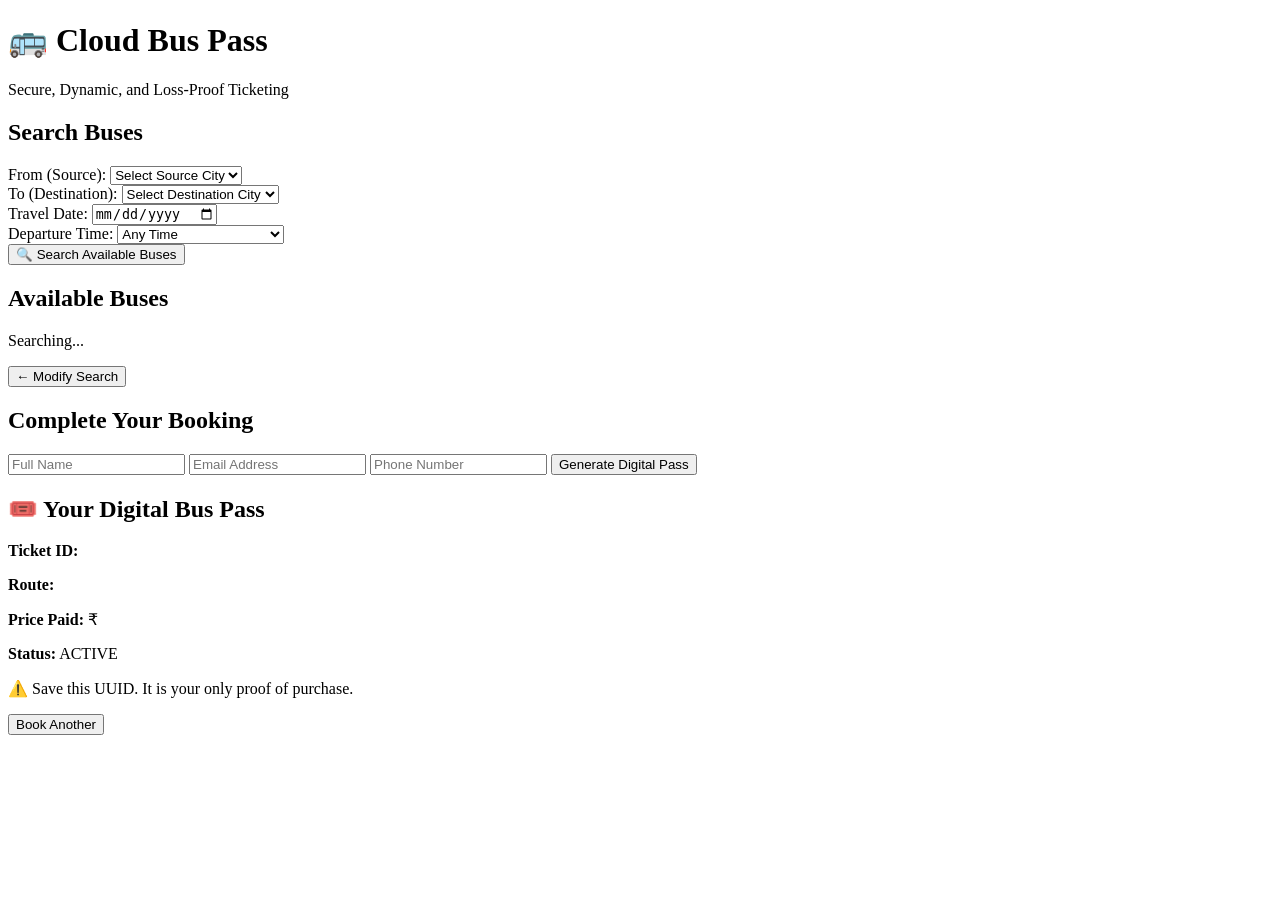
==== index.html @ e9f46f82 "Initial commit" ====
<!DOCTYPE html>
<html lang="en">
<head>
    <meta charset="UTF-8">
    <meta name="viewport" content="width=device-width, initial-scale=1.0">
    <title>Cloud Bus Pass System</title>
    <link rel="stylesheet" href="/static/style.css">
</head>
<body>
    <header>
        <h1>🚌 Cloud Bus Pass</h1>
        <p>Secure, Dynamic, and Loss-Proof Ticketing</p>
    </header>

    <main>
        <!-- SEARCH FORM SECTION -->
        <section id="search-section" class="card">
            <h2>Search Buses</h2>
            <form id="search-form">
                <div class="form-row">
                    <div class="form-group">
                        <label for="source">From (Source):</label>
                        <select id="source" required>
                            <option value="">Select Source City</option>
                            <!-- EDIT CITIES HERE -->
                            <option value="New Delhi">New Delhi</option>
                            <option value="Bombay">Bombay</option>
                            <option value="Chictrakooth">Chictrakooth</option>
                            <option value="Mathura">Mathura</option>
                            <option value="Sitapur">Sitapur</option>
                            <option value="Bariely">Bariely</option>
                            <option value="Kanpur">Kanpur</option>
                            <option value="Lucknow">Lucknow</option>
                            <option value="jhansi">Jhansi</option>
                        </select>
                    </div>

                    <div class="form-group">
                        <label for="destination">To (Destination):</label>
                        <select id="destination" required>
                            <option value="">Select Destination City</option>
                            <!-- EDIT CITIES HERE -->
                        <option value="New Delhi">New Delhi</option>
                            <option value="Bombay">Bombay</option>
                            <option value="Chictrakooth">Chictrakooth</option>
                            <option value="Mathura">Mathura</option>
                            <option value="Sitapur">Sitapur</option>
                            <option value="Bariely">Bariely</option>
                            <option value="Kanpur">Kanpur</option>
                            <option value="Lucknow">Lucknow</option>
                            <option value="jhansi">Jhansi</option>
                        </select>
                    </div>
                </div>

                <div class="form-row">
                    <div class="form-group">
                        <label for="travel-date">Travel Date:</label>
                        <input type="date" id="travel-date" required>
                    </div>

                    <div class="form-group">
                        <label for="travel-time">Departure Time:</label>
                        <select id="travel-time" required>
                            <option value="">Any Time</option>
                            <option value="morning">Morning (6AM - 12PM)</option>
                            <option value="afternoon">Afternoon (12PM - 6PM)</option>
                            <option value="evening">Evening (6PM - 12AM)</option>
                        </select>
                    </div>
                </div>

                <button type="submit">🔍 Search Available Buses</button>
            </form>
        </section>

        <!-- SEARCH RESULTS SECTION -->
        <section id="results-section" class="card hidden">
            <h2>Available Buses</h2>
            <div id="bus-list" class="bus-list">
                <p class="loading">Searching...</p>
            </div>
            <button onclick="resetSearch()" class="secondary-btn">← Modify Search</button>
        </section>

        <!-- BOOKING FORM SECTION -->
        <section id="booking-section" class="card hidden">
            <h2>Complete Your Booking</h2>
            <div id="selected-bus-info" class="selected-bus-info"></div>
            <form id="booking-form">
                <input type="text" id="name" placeholder="Full Name" required>
                <input type="email" id="email" placeholder="Email Address" required>
                <input type="tel" id="phone" placeholder="Phone Number" required>
                <input type="hidden" id="selected-bus-id">
                <button type="submit">Generate Digital Pass</button>
            </form>
        </section>

        <!-- TICKET SECTION -->
        <section id="ticket-section" class="card hidden">
            <h2>🎟️ Your Digital Bus Pass</h2>
            <div class="ticket-details">
                <p><strong>Ticket ID:</strong> <span id="res-id"></span></p>
                <p><strong>Route:</strong> <span id="res-route"></span></p>
                <p><strong>Price Paid:</strong> ₹<span id="res-price"></span></p>
                <p><strong>Status:</strong> <span id="res-status" class="badge">ACTIVE</span></p>
            </div>
            <p class="warning">⚠️ Save this UUID. It is your only proof of purchase.</p>
            <button onclick="location.reload()">Book Another</button>
        </section>
    </main>

    <script src="/static/script.js"></script>
</body>
</html>
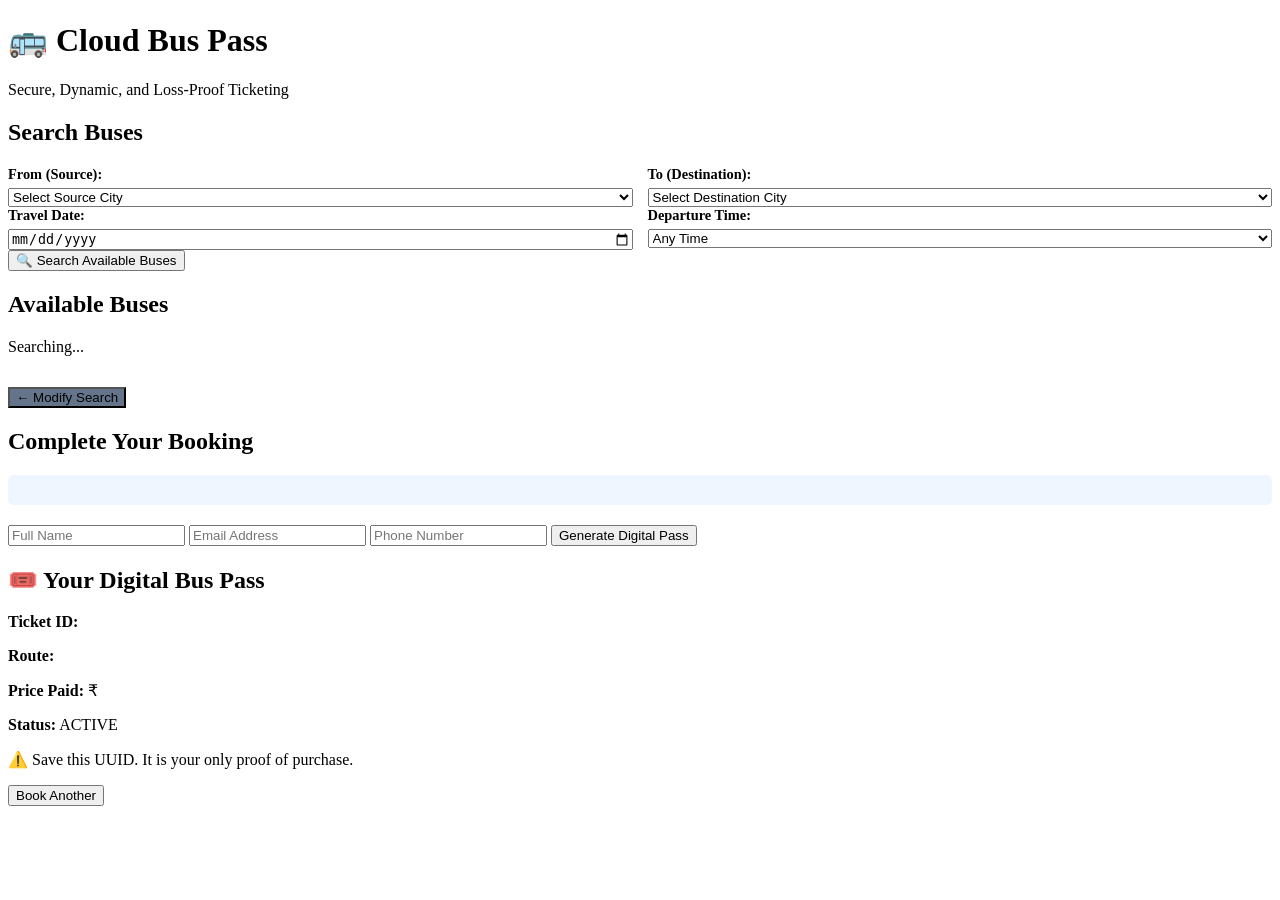
==== commit f4c3f712: "index.html" ====
--- a/index.html
+++ b/index.html
@@ -4,7 +4,7 @@
     <meta charset="UTF-8">
     <meta name="viewport" content="width=device-width, initial-scale=1.0">
     <title>Cloud Bus Pass System</title>
-    <link rel="stylesheet" href="/static/style.css">
+    <link rel="stylesheet" href="style.css">
 </head>
 <body>
     <header>
@@ -110,6 +110,6 @@
         </section>
     </main>
 
-    <script src="/static/script.js"></script>
+    <script src="script.js"></script>
 </body>
 </html>
--- a/style.css
+++ b/style.css
@@ -0,0 +1,53 @@
+/* Add these to your existing style.css */
+
+.form-row {
+    display: grid;
+    grid-template-columns: 1fr 1fr;
+    gap: 15px;
+}
+
+.form-group {
+    display: flex;
+    flex-direction: column;
+    gap: 5px;
+}
+
+.form-group label {
+    font-weight: 600;
+    color: var(--text);
+    font-size: 0.9rem;
+}
+
+.secondary-btn {
+    background-color: #64748b;
+    margin-top: 15px;
+}
+
+.secondary-btn:hover {
+    background-color: #475569;
+}
+
+.selected-bus-info {
+    background: #eff6ff;
+    border-left: 4px solid var(--primary);
+    padding: 15px;
+    border-radius: 6px;
+    margin-bottom: 20px;
+}
+
+.selected-bus-info p {
+    margin-bottom: 8px;
+}
+
+.no-results {
+    text-align: center;
+    color: #64748b;
+    padding: 30px;
+    font-style: italic;
+}
+
+@media (max-width: 600px) {
+    .form-row {
+        grid-template-columns: 1fr;
+    }
+}
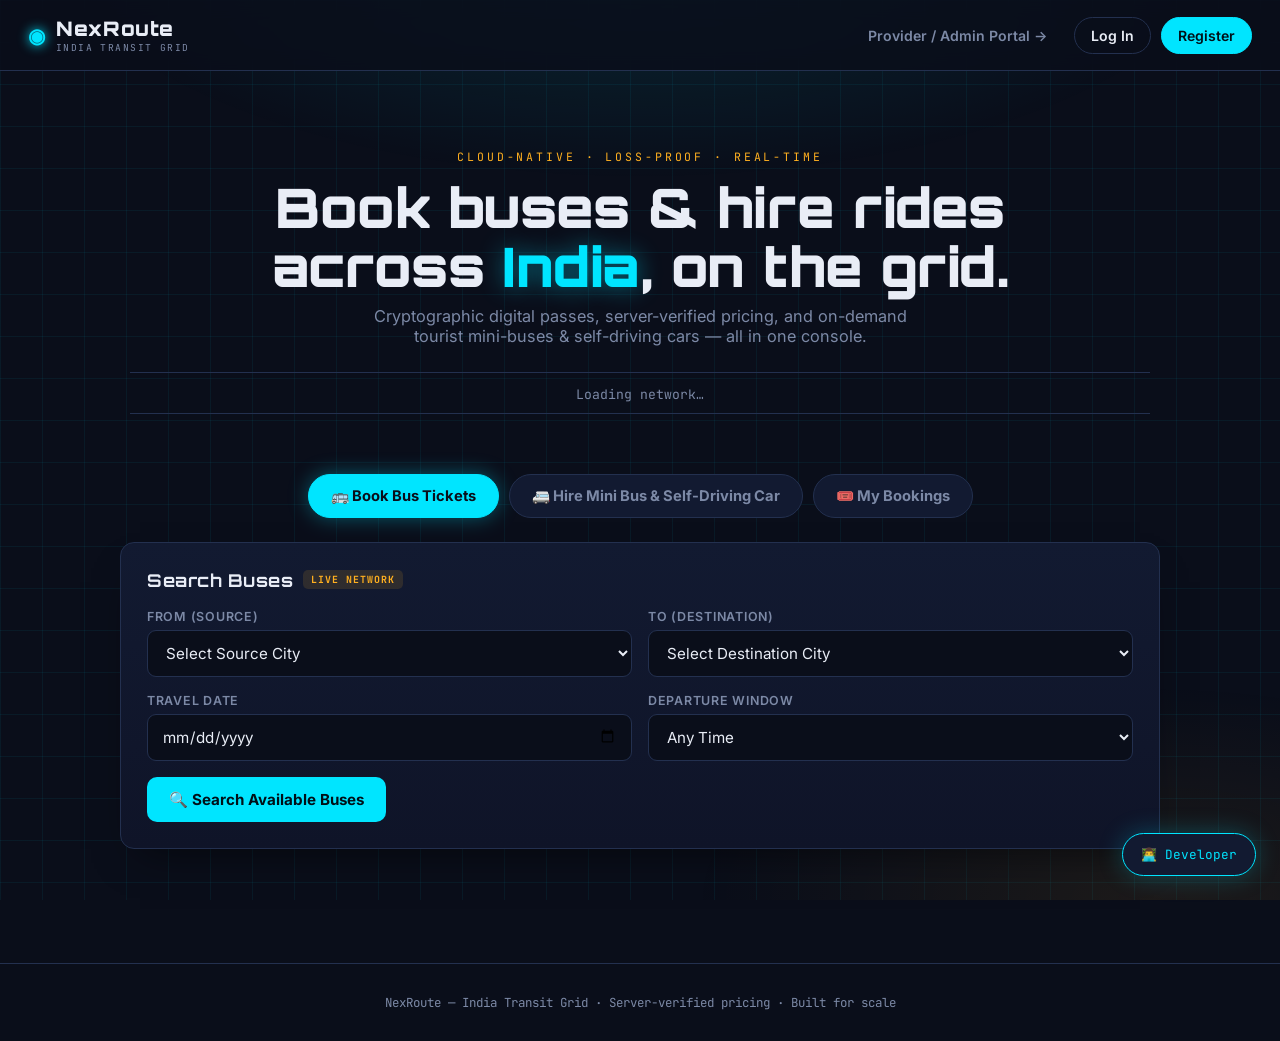
==== commit cdb1d17a: "Add admin portal, static assets, and update transit application" ====
--- a/index.html
+++ b/index.html
@@ -1,115 +1,270 @@
 <!DOCTYPE html>
 <html lang="en">
 <head>
-    <meta charset="UTF-8">
-    <meta name="viewport" content="width=device-width, initial-scale=1.0">
-    <title>Cloud Bus Pass System</title>
-    <link rel="stylesheet" href="style.css">
+<meta charset="UTF-8">
+<meta name="viewport" content="width=device-width, initial-scale=1.0">
+<title>NexRoute — Futuristic Indian Transit Network</title>
+<link rel="stylesheet" href="/static/style.css">
+<link rel="icon" href="/static/favicon.ico" type="image/x-icon">
 </head>
 <body>
-    <header>
-        <h1>🚌 Cloud Bus Pass</h1>
-        <p>Secure, Dynamic, and Loss-Proof Ticketing</p>
-    </header>
-
-    <main>
-        <!-- SEARCH FORM SECTION -->
-        <section id="search-section" class="card">
-            <h2>Search Buses</h2>
+
+<nav class="nav">
+    <a href="/" class="brand">
+        <span class="dot">◉</span>
+        <span>NexRoute<br><small>INDIA TRANSIT GRID</small></span>
+    </a>
+    <div class="nav-links" id="nav-links">
+        <a href="/admin" class="nav-btn ghost">Provider / Admin Portal →</a>
+        <button class="nav-btn" id="btn-login">Log In</button>
+        <button class="nav-btn primary" id="btn-register">Register</button>
+    </div>
+</nav>
+
+<main>
+    <section class="hero">
+        <div class="eyebrow">Cloud-native · Loss-proof · Real-time</div>
+        <h1>Book buses & hire rides<br>across <span>India</span>, on the grid.</h1>
+        <p>Cryptographic digital passes, server-verified pricing, and on-demand tourist mini-buses & self-driving cars — all in one console.</p>
+        <div class="ticker">
+            <div class="ticker-track" id="ticker-track"><span>Loading network…</span></div>
+        </div>
+    </section>
+
+    <div class="tabs">
+        <button class="tab-btn active" data-tab="bus-tab">🚌 Book Bus Tickets</button>
+        <button class="tab-btn" data-tab="hire-tab">🚐 Hire Mini Bus & Self-Driving Car</button>
+        <button class="tab-btn" data-tab="mine-tab">🎟️ My Bookings</button>
+    </div>
+
+    <!-- ===================== BUS TAB ===================== -->
+    <div class="tab-panel active" id="bus-tab">
+        <section class="card" id="search-section">
+            <h2>Search Buses <span class="chip">LIVE NETWORK</span></h2>
             <form id="search-form">
                 <div class="form-row">
                     <div class="form-group">
-                        <label for="source">From (Source):</label>
-                        <select id="source" required>
-                            <option value="">Select Source City</option>
-                            <!-- EDIT CITIES HERE -->
-                            <option value="New Delhi">New Delhi</option>
-                            <option value="Bombay">Bombay</option>
-                            <option value="Chictrakooth">Chictrakooth</option>
-                            <option value="Mathura">Mathura</option>
-                            <option value="Sitapur">Sitapur</option>
-                            <option value="Bariely">Bariely</option>
-                            <option value="Kanpur">Kanpur</option>
-                            <option value="Lucknow">Lucknow</option>
-                            <option value="jhansi">Jhansi</option>
+                        <label for="source">From (Source)</label>
+                        <select id="source" required><option value="">Select Source City</option></select>
+                    </div>
+                    <div class="form-group">
+                        <label for="destination">To (Destination)</label>
+                        <select id="destination" required><option value="">Select Destination City</option></select>
+                    </div>
+                </div>
+                <div class="form-row">
+                    <div class="form-group">
+                        <label for="travel-date">Travel Date</label>
+                        <input type="date" id="travel-date" required>
+                    </div>
+                    <div class="form-group">
+                        <label for="travel-time">Departure Window</label>
+                        <select id="travel-time">
+                            <option value="">Any Time</option>
+                            <option value="morning">Morning (6AM – 12PM)</option>
+                            <option value="afternoon">Afternoon (12PM – 6PM)</option>
+                            <option value="evening">Evening (6PM – 12AM)</option>
                         </select>
                     </div>
-
-                    <div class="form-group">
-                        <label for="destination">To (Destination):</label>
-                        <select id="destination" required>
-                            <option value="">Select Destination City</option>
-                            <!-- EDIT CITIES HERE -->
-                        <option value="New Delhi">New Delhi</option>
-                            <option value="Bombay">Bombay</option>
-                            <option value="Chictrakooth">Chictrakooth</option>
-                            <option value="Mathura">Mathura</option>
-                            <option value="Sitapur">Sitapur</option>
-                            <option value="Bariely">Bariely</option>
-                            <option value="Kanpur">Kanpur</option>
-                            <option value="Lucknow">Lucknow</option>
-                            <option value="jhansi">Jhansi</option>
-                        </select>
-                    </div>
-                </div>
-
-                <div class="form-row">
-                    <div class="form-group">
-                        <label for="travel-date">Travel Date:</label>
-                        <input type="date" id="travel-date" required>
-                    </div>
-
-                    <div class="form-group">
-                        <label for="travel-time">Departure Time:</label>
-                        <select id="travel-time" required>
-                            <option value="">Any Time</option>
-                            <option value="morning">Morning (6AM - 12PM)</option>
-                            <option value="afternoon">Afternoon (12PM - 6PM)</option>
-                            <option value="evening">Evening (6PM - 12AM)</option>
-                        </select>
-                    </div>
-                </div>
-
-                <button type="submit">🔍 Search Available Buses</button>
+                </div>
+                <button type="submit" class="cta">🔍 Search Available Buses</button>
             </form>
         </section>
 
-        <!-- SEARCH RESULTS SECTION -->
         <section id="results-section" class="card hidden">
             <h2>Available Buses</h2>
-            <div id="bus-list" class="bus-list">
-                <p class="loading">Searching...</p>
-            </div>
-            <button onclick="resetSearch()" class="secondary-btn">← Modify Search</button>
-        </section>
-
-        <!-- BOOKING FORM SECTION -->
+            <div class="board-header">
+                <span>Route / Operator</span><span>Date</span><span>Time</span><span>Seats</span><span>Fare</span>
+            </div>
+            <div id="bus-list" class="bus-list"><p class="loading">Searching…</p></div>
+            <button onclick="resetSearch()" class="btn secondary" style="margin-top:16px;">← Modify Search</button>
+        </section>
+
         <section id="booking-section" class="card hidden">
             <h2>Complete Your Booking</h2>
             <div id="selected-bus-info" class="selected-bus-info"></div>
             <form id="booking-form">
                 <input type="text" id="name" placeholder="Full Name" required>
+                <div style="height:12px"></div>
                 <input type="email" id="email" placeholder="Email Address" required>
+                <div style="height:12px"></div>
                 <input type="tel" id="phone" placeholder="Phone Number" required>
                 <input type="hidden" id="selected-bus-id">
-                <button type="submit">Generate Digital Pass</button>
+                <div style="height:16px"></div>
+                <button type="submit" class="cta full">Generate Digital Pass</button>
             </form>
         </section>
 
-        <!-- TICKET SECTION -->
         <section id="ticket-section" class="card hidden">
             <h2>🎟️ Your Digital Bus Pass</h2>
-            <div class="ticket-details">
-                <p><strong>Ticket ID:</strong> <span id="res-id"></span></p>
-                <p><strong>Route:</strong> <span id="res-route"></span></p>
-                <p><strong>Price Paid:</strong> ₹<span id="res-price"></span></p>
-                <p><strong>Status:</strong> <span id="res-status" class="badge">ACTIVE</span></p>
-            </div>
-            <p class="warning">⚠️ Save this UUID. It is your only proof of purchase.</p>
-            <button onclick="location.reload()">Book Another</button>
-        </section>
-    </main>
-
-    <script src="script.js"></script>
+            <div class="ticket-pass">
+                <div class="ticket-main">
+                    <div class="route-big" id="res-route">—</div>
+                    <div class="ticket-details">
+                        <p>Ticket ID<b id="res-id" style="font-size:0.8rem;word-break:break-all;">—</b></p>
+                        <p>Price Paid<b id="res-price">—</b></p>
+                        <p>Status<b><span id="res-status" class="badge">ACTIVE</span></b></p>
+                    </div>
+                    <p class="warning">⚠️ Save this ID — it's your only proof of purchase.</p>
+                </div>
+                <div class="stub-divider"></div>
+                <div class="ticket-stub">
+                    <div class="barcode"></div>
+                    <span style="font-family:var(--font-mono); font-size:0.65rem; color:var(--muted);">BOARDING</span>
+                </div>
+            </div>
+            <button onclick="location.reload()" class="btn secondary" style="margin-top:20px;">Book Another</button>
+        </section>
+    </div>
+
+    <!-- ===================== HIRE TAB ===================== -->
+    <div class="tab-panel" id="hire-tab">
+        <section class="card">
+            <h2>Hire a Ride <span class="chip">INDIAN OUTSTATION RATES</span></h2>
+            <div class="pill-toggle" id="vehicle-type-toggle">
+                <button data-type="mini_bus" class="active">🚐 Tourist Mini Bus</button>
+                <button data-type="self_driving_car">🚗 Self-Driving Car</button>
+            </div>
+            <div class="pill-toggle" id="trip-type-toggle">
+                <button data-trip="local" class="active">📍 Local (within city)</button>
+                <button data-trip="outstation">🛣️ Outstation (city to city)</button>
+            </div>
+            <div class="form-row">
+                <div class="form-group">
+                    <label for="hire-pickup">Pickup City</label>
+                    <select id="hire-pickup"><option value="">Select City</option></select>
+                </div>
+                <div class="form-group" id="hire-drop-group">
+                    <label for="hire-drop">Drop City</label>
+                    <select id="hire-drop"><option value="">Select City</option></select>
+                </div>
+            </div>
+            <div class="form-row">
+                <div class="form-group">
+                    <label for="hire-start">Start Date</label>
+                    <input type="date" id="hire-start">
+                </div>
+                <div class="form-group">
+                    <label for="hire-end">End Date</label>
+                    <input type="date" id="hire-end">
+                </div>
+            </div>
+        </section>
+
+        <section class="card">
+            <h2>Available Vehicles</h2>
+            <div id="vehicle-grid" class="vehicle-grid"><p class="loading">Loading fleet…</p></div>
+            <div id="quote-box" class="quote-box hidden"></div>
+            <button id="hire-confirm-btn" class="cta full hidden" style="margin-top:16px;">Confirm & Reserve</button>
+        </section>
+
+        <section id="hire-ticket-section" class="card hidden">
+            <h2>✅ Booking Confirmed</h2>
+            <div id="hire-ticket-body" style="font-family:var(--font-mono); font-size:0.95rem;"></div>
+        </section>
+    </div>
+
+    <!-- ===================== MY BOOKINGS TAB ===================== -->
+    <div class="tab-panel" id="mine-tab">
+        <section class="card" id="mine-locked">
+            <h2>My Bookings</h2>
+            <p style="color:var(--muted)">Log in to view your bus tickets and hire bookings.</p>
+            <button class="btn" id="mine-login-btn">Log In</button>
+        </section>
+        <section class="card hidden" id="mine-content">
+            <h2>🚌 Bus Tickets</h2>
+            <div id="mine-tickets"></div>
+        </section>
+        <section class="card hidden" id="mine-hire-content">
+            <h2>🚐 Hire Bookings</h2>
+            <div id="mine-hire"></div>
+        </section>
+    </div>
+</main>
+
+<footer class="site-footer">NexRoute — India Transit Grid · Server-verified pricing · Built for scale</footer>
+
+<!-- ===================== AUTH MODAL ===================== -->
+<div class="modal-overlay hidden" id="auth-modal">
+    <div class="modal-box">
+        <button class="modal-close" data-close="auth-modal">✕</button>
+        <div class="modal-tabs">
+            <button class="active" data-authtab="login">Log In</button>
+            <button data-authtab="register">Register</button>
+        </div>
+
+        <form id="login-form">
+            <h2>Welcome back</h2>
+            <input type="email" id="login-email" placeholder="Email Address" required>
+            <div style="height:12px"></div>
+            <input type="password" id="login-password" placeholder="Password" required>
+            <div class="form-error hidden" id="login-error"></div>
+            <div style="height:16px"></div>
+            <button type="submit" class="cta full">Log In</button>
+        </form>
+
+        <form id="register-form" class="hidden">
+            <h2>Create your account</h2>
+            <input type="text" id="reg-name" placeholder="Full Name" required>
+            <div style="height:12px"></div>
+            <input type="email" id="reg-email" placeholder="Email Address" required>
+            <div style="height:12px"></div>
+            <input type="tel" id="reg-phone" placeholder="Phone Number" required>
+            <div style="height:12px"></div>
+            <input type="password" id="reg-password" placeholder="Password" required minlength="6">
+            <div style="height:12px"></div>
+            <div class="form-group">
+                <label for="reg-role">Account Type</label>
+                <select id="reg-role">
+                    <option value="user">Traveller — book tickets & rides</option>
+                    <option value="provider">Provider — list mini-buses / cars for hire</option>
+                </select>
+            </div>
+            <div class="form-error hidden" id="register-error"></div>
+            <button type="submit" class="cta full">Create Account</button>
+        </form>
+    </div>
+</div>
+
+<!-- ===================== DEVELOPER MODAL ===================== -->
+<button class="dev-fab" id="dev-fab">👨‍💻 Developer</button>
+<div class="modal-overlay hidden" id="dev-modal">
+    <div class="modal-box dev-modal">
+        <button class="modal-close" data-close="dev-modal">✕</button>
+        <div class="dev-head">
+            <div class="dev-avatar">🧠</div>
+            <div>
+                <h2>Devesh Pratap</h2>
+                <div class="role">ML Engineer · Power BI Developer · Cloud Computing</div>
+            </div>
+        </div>
+        <p style="color:var(--muted); font-size:0.88rem;">B.Tech CSE (AI & ML), SRIMT Lucknow (AKTU). Built this transit platform's cloud architecture, pricing engine & UI.</p>
+        <div class="dev-links">
+            <a class="dev-link" href="https://deveshpratap.vercel.app" target="_blank" rel="noopener">
+                <span class="ico">🌐</span><span><span class="lbl">Portfolio</span><span class="val">deveshpratap.vercel.app</span></span>
+            </a>
+            <a class="dev-link" href="mailto:prd247757@gmail.com">
+                <span class="ico">✉️</span><span><span class="lbl">Email</span><span class="val">prd247757@gmail.com</span></span>
+            </a>
+            <a class="dev-link" href="tel:+917348247757">
+                <span class="ico">📞</span><span><span class="lbl">Phone</span><span class="val">+91 73482 47757</span></span>
+            </a>
+            <a class="dev-link" href="https://github.com/dvs2121" target="_blank" rel="noopener">
+                <span class="ico">🐙</span><span><span class="lbl">GitHub</span><span class="val">github.com/dvs2121</span></span>
+            </a>
+            <a class="dev-link" href="https://www.linkedin.com/in/devesh-prajapati-8b906b25a" target="_blank" rel="noopener">
+                <span class="ico">💼</span><span><span class="lbl">LinkedIn</span><span class="val">devesh-prajapati-8b906b25a</span></span>
+            </a>
+            <a class="dev-link" href="https://www.instagram.com/devesh.prajapati_2128" target="_blank" rel="noopener">
+                <span class="ico">📷</span><span><span class="lbl">Instagram</span><span class="val">@devesh.prajapati_2128</span></span>
+            </a>
+            <a class="dev-link" href="https://maps.google.com/?q=Lucknow,Uttar+Pradesh,India" target="_blank" rel="noopener">
+                <span class="ico">📍</span><span><span class="lbl">Location</span><span class="val">Lucknow, Uttar Pradesh, India</span></span>
+            </a>
+        </div>
+    </div>
+</div>
+
+<script src="/static/script.js"></script>
 </body>
 </html>
--- a/static/style.css
+++ b/static/style.css
@@ -0,0 +1,526 @@
+@import url('https://fonts.googleapis.com/css2?family=Orbitron:wght@500;700;900&family=Inter:wght@400;500;600;700&family=JetBrains+Mono:wght@400;600&display=swap');
+
+:root {
+    --bg: #0A0E1A;
+    --panel: #121A31;
+    --panel-alt: #0F1428;
+    --cyan: #00E5FF;
+    --amber: #FFB020;
+    --green: #00FFA3;
+    --danger: #FF4D6D;
+    --text: #E9EDF6;
+    --muted: #7C89A6;
+    --line: #23304F;
+    --radius: 14px;
+    --font-display: 'Orbitron', sans-serif;
+    --font-body: 'Inter', sans-serif;
+    --font-mono: 'JetBrains Mono', monospace;
+}
+
+* { box-sizing: border-box; }
+
+html { scroll-behavior: smooth; }
+
+body {
+    margin: 0;
+    font-family: var(--font-body);
+    background: var(--bg);
+    color: var(--text);
+    min-height: 100vh;
+    position: relative;
+    overflow-x: hidden;
+}
+
+/* ---------- animated transit-grid backdrop ---------- */
+body::before {
+    content: "";
+    position: fixed;
+    inset: 0;
+    z-index: -2;
+    background-image:
+        linear-gradient(rgba(0, 229, 255, 0.06) 1px, transparent 1px),
+        linear-gradient(90deg, rgba(0, 229, 255, 0.06) 1px, transparent 1px);
+    background-size: 42px 42px;
+    animation: grid-drift 22s linear infinite;
+}
+
+body::after {
+    content: "";
+    position: fixed;
+    inset: 0;
+    z-index: -1;
+    background: radial-gradient(ellipse 80% 50% at 50% -10%, rgba(0, 229, 255, 0.14), transparent 60%),
+                radial-gradient(ellipse 60% 40% at 90% 100%, rgba(255, 176, 32, 0.08), transparent 60%);
+}
+
+@keyframes grid-drift {
+    from { background-position: 0 0; }
+    to { background-position: 42px 42px; }
+}
+
+@media (prefers-reduced-motion: reduce) {
+    body::before { animation: none; }
+    * { scroll-behavior: auto !important; animation-duration: 0.001ms !important; }
+}
+
+a { color: var(--cyan); }
+
+/* ---------- top nav ---------- */
+.nav {
+    position: sticky;
+    top: 0;
+    z-index: 40;
+    display: flex;
+    align-items: center;
+    justify-content: space-between;
+    padding: 16px 28px;
+    background: rgba(10, 14, 26, 0.82);
+    backdrop-filter: blur(10px);
+    border-bottom: 1px solid var(--line);
+}
+
+.brand {
+    display: flex;
+    align-items: center;
+    gap: 10px;
+    font-family: var(--font-display);
+    font-weight: 900;
+    font-size: 1.25rem;
+    letter-spacing: 0.04em;
+    color: var(--text);
+    text-decoration: none;
+}
+.brand .dot { color: var(--cyan); text-shadow: 0 0 12px var(--cyan); }
+.brand small {
+    display: block;
+    font-family: var(--font-mono);
+    font-weight: 400;
+    font-size: 0.6rem;
+    letter-spacing: 0.15em;
+    color: var(--muted);
+}
+
+.nav-links { display: flex; align-items: center; gap: 10px; }
+
+.nav-btn {
+    font-family: var(--font-body);
+    font-weight: 600;
+    font-size: 0.88rem;
+    background: transparent;
+    border: 1px solid var(--line);
+    color: var(--text);
+    padding: 9px 16px;
+    border-radius: 999px;
+    cursor: pointer;
+    transition: all 0.18s ease;
+    text-decoration: none;
+}
+.nav-btn:hover { border-color: var(--cyan); color: var(--cyan); }
+.nav-btn.primary { background: var(--cyan); color: #001018; border-color: var(--cyan); }
+.nav-btn.primary:hover { box-shadow: 0 0 18px rgba(0, 229, 255, 0.5); }
+.nav-btn.ghost { color: var(--muted); border-color: transparent; }
+
+.user-chip {
+    display: flex; align-items: center; gap: 8px;
+    font-family: var(--font-mono); font-size: 0.8rem;
+    background: var(--panel); border: 1px solid var(--line);
+    padding: 7px 12px; border-radius: 999px;
+}
+.user-chip .role-tag {
+    background: rgba(0, 229, 255, 0.12); color: var(--cyan);
+    padding: 2px 8px; border-radius: 999px; font-size: 0.68rem; text-transform: uppercase;
+}
+
+/* ---------- layout shell ---------- */
+main { max-width: 1080px; margin: 0 auto; padding: 32px 20px 90px; }
+
+.hero { text-align: center; padding: 46px 10px 30px; }
+.hero .eyebrow {
+    font-family: var(--font-mono);
+    color: var(--amber);
+    letter-spacing: 0.25em;
+    font-size: 0.72rem;
+    text-transform: uppercase;
+}
+.hero h1 {
+    font-family: var(--font-display);
+    font-weight: 900;
+    font-size: clamp(2rem, 5vw, 3.4rem);
+    margin: 14px 0 10px;
+    line-height: 1.08;
+}
+.hero h1 span { color: var(--cyan); text-shadow: 0 0 24px rgba(0, 229, 255, 0.45); }
+.hero p { color: var(--muted); max-width: 560px; margin: 0 auto; font-size: 1.02rem; }
+
+/* live route ticker */
+.ticker {
+    margin-top: 26px;
+    border-top: 1px solid var(--line);
+    border-bottom: 1px solid var(--line);
+    overflow: hidden;
+    white-space: nowrap;
+    padding: 10px 0;
+}
+.ticker-track {
+    display: inline-flex;
+    gap: 40px;
+    animation: ticker-scroll 30s linear infinite;
+    font-family: var(--font-mono);
+    color: var(--muted);
+    font-size: 0.82rem;
+}
+.ticker-track span b { color: var(--cyan); }
+@keyframes ticker-scroll {
+    from { transform: translateX(0); }
+    to { transform: translateX(-50%); }
+}
+
+/* ---------- tabs ---------- */
+.tabs {
+    display: flex;
+    gap: 10px;
+    justify-content: center;
+    margin: 30px 0 24px;
+    flex-wrap: wrap;
+}
+.tab-btn {
+    font-family: var(--font-body);
+    font-weight: 700;
+    font-size: 0.92rem;
+    background: var(--panel);
+    border: 1px solid var(--line);
+    color: var(--muted);
+    padding: 12px 22px;
+    border-radius: 999px;
+    cursor: pointer;
+    transition: all 0.18s ease;
+}
+.tab-btn.active { color: var(--bg); background: var(--cyan); border-color: var(--cyan); box-shadow: 0 0 20px rgba(0,229,255,0.35); }
+.tab-panel { display: none; }
+.tab-panel.active { display: block; animation: fade-up 0.35s ease; }
+
+@keyframes fade-up {
+    from { opacity: 0; transform: translateY(8px); }
+    to { opacity: 1; transform: translateY(0); }
+}
+
+/* ---------- card ---------- */
+.card {
+    background: linear-gradient(180deg, var(--panel), var(--panel-alt));
+    border: 1px solid var(--line);
+    border-radius: var(--radius);
+    padding: 26px;
+    margin-bottom: 24px;
+    box-shadow: 0 20px 40px -20px rgba(0, 0, 0, 0.6);
+}
+.card h2 {
+    font-family: var(--font-display);
+    font-size: 1.1rem;
+    letter-spacing: 0.03em;
+    margin: 0 0 18px;
+    display: flex;
+    align-items: center;
+    gap: 10px;
+}
+.card h2 .chip {
+    font-family: var(--font-mono);
+    font-size: 0.62rem;
+    background: rgba(255, 176, 32, 0.12);
+    color: var(--amber);
+    padding: 3px 8px;
+    border-radius: 5px;
+    letter-spacing: 0.1em;
+}
+.hidden { display: none !important; }
+
+/* ---------- forms ---------- */
+.form-row { display: grid; grid-template-columns: 1fr 1fr; gap: 16px; }
+.form-group { display: flex; flex-direction: column; gap: 6px; margin-bottom: 16px; }
+.form-group label {
+    font-size: 0.78rem;
+    font-weight: 600;
+    color: var(--muted);
+    text-transform: uppercase;
+    letter-spacing: 0.06em;
+}
+input, select, textarea {
+    font-family: var(--font-body);
+    background: var(--bg);
+    border: 1px solid var(--line);
+    color: var(--text);
+    padding: 12px 14px;
+    border-radius: 9px;
+    font-size: 0.95rem;
+    outline: none;
+    transition: border-color 0.15s ease;
+    width: 100%;
+}
+input:focus, select:focus, textarea:focus { border-color: var(--cyan); }
+input::placeholder { color: var(--muted); }
+
+button.cta, .btn {
+    font-family: var(--font-body);
+    font-weight: 700;
+    font-size: 0.95rem;
+    background: var(--cyan);
+    color: #001018;
+    border: none;
+    padding: 13px 22px;
+    border-radius: 10px;
+    cursor: pointer;
+    transition: all 0.18s ease;
+}
+button.cta:hover, .btn:hover { box-shadow: 0 0 22px rgba(0, 229, 255, 0.45); transform: translateY(-1px); }
+button.cta:disabled { opacity: 0.5; cursor: not-allowed; }
+
+.btn.secondary { background: transparent; color: var(--text); border: 1px solid var(--line); }
+.btn.secondary:hover { border-color: var(--cyan); color: var(--cyan); box-shadow: none; }
+.btn.danger { background: var(--danger); color: #1a0006; }
+.btn.amber { background: var(--amber); color: #1a0f00; }
+.btn.full { width: 100%; }
+.btn.small { padding: 8px 14px; font-size: 0.8rem; border-radius: 8px; }
+
+/* ---------- pill toggle (vehicle type / trip type) ---------- */
+.pill-toggle { display: flex; gap: 8px; margin-bottom: 18px; flex-wrap: wrap; }
+.pill-toggle button {
+    flex: 1;
+    min-width: 140px;
+    background: var(--bg);
+    border: 1px solid var(--line);
+    color: var(--muted);
+    padding: 12px;
+    border-radius: 10px;
+    cursor: pointer;
+    font-weight: 600;
+    font-size: 0.88rem;
+}
+.pill-toggle button.active { border-color: var(--cyan); color: var(--cyan); background: rgba(0,229,255,0.08); }
+
+/* ---------- split-flap results board ---------- */
+.bus-list { display: flex; flex-direction: column; gap: 12px; }
+.board-header {
+    display: grid;
+    grid-template-columns: 1.6fr 1fr 1fr 0.8fr 0.9fr;
+    gap: 10px;
+    font-family: var(--font-mono);
+    font-size: 0.68rem;
+    color: var(--muted);
+    text-transform: uppercase;
+    letter-spacing: 0.08em;
+    padding: 0 18px 8px;
+}
+.bus-card {
+    display: grid;
+    grid-template-columns: 1.6fr 1fr 1fr 0.8fr 0.9fr;
+    gap: 10px;
+    align-items: center;
+    background: var(--bg);
+    border: 1px solid var(--line);
+    border-radius: 10px;
+    padding: 16px 18px;
+    cursor: pointer;
+    transition: all 0.15s ease;
+}
+.bus-card:hover { border-color: var(--cyan); box-shadow: 0 0 20px rgba(0,229,255,0.15); transform: translateX(3px); }
+.bus-card .route-info { display: flex; align-items: center; gap: 8px; font-family: var(--font-mono); font-weight: 600; }
+.bus-card .route-info .arrow { color: var(--cyan); }
+.bus-card .operator { color: var(--muted); font-size: 0.76rem; margin-top: 3px; }
+.bus-card .price { font-family: var(--font-mono); font-weight: 700; color: var(--amber); font-size: 1.05rem; }
+.bus-card .seats { font-size: 0.76rem; color: var(--green); }
+.bus-card .seats.low { color: var(--danger); }
+.loading, .no-results { text-align: center; color: var(--muted); padding: 40px 10px; font-family: var(--font-mono); }
+
+.selected-bus-info {
+    background: rgba(0, 229, 255, 0.06);
+    border-left: 3px solid var(--cyan);
+    padding: 16px;
+    border-radius: 8px;
+    margin-bottom: 20px;
+    font-family: var(--font-mono);
+    font-size: 0.9rem;
+}
+.selected-bus-info p { margin: 6px 0; }
+
+/* ---------- vehicle hire grid ---------- */
+.vehicle-grid { display: grid; grid-template-columns: repeat(auto-fill, minmax(230px, 1fr)); gap: 16px; }
+.vehicle-card {
+    background: var(--bg);
+    border: 1px solid var(--line);
+    border-radius: 12px;
+    padding: 18px;
+    cursor: pointer;
+    transition: all 0.15s ease;
+}
+.vehicle-card:hover { border-color: var(--amber); box-shadow: 0 0 20px rgba(255,176,32,0.15); }
+.vehicle-card.selected { border-color: var(--cyan); box-shadow: 0 0 20px rgba(0,229,255,0.25); }
+.vehicle-card .emoji { font-size: 2.2rem; }
+.vehicle-card h3 { margin: 10px 0 4px; font-size: 1rem; }
+.vehicle-card .meta { color: var(--muted); font-size: 0.78rem; margin-bottom: 8px; }
+.vehicle-card .rate { font-family: var(--font-mono); color: var(--amber); font-weight: 700; }
+
+.quote-box {
+    background: var(--bg);
+    border: 1px dashed var(--line);
+    border-radius: 10px;
+    padding: 18px;
+    margin-top: 18px;
+    font-family: var(--font-mono);
+    font-size: 0.88rem;
+}
+.quote-box .row { display: flex; justify-content: space-between; padding: 5px 0; color: var(--muted); }
+.quote-box .row.total { color: var(--text); font-weight: 700; font-size: 1.1rem; border-top: 1px solid var(--line); margin-top: 8px; padding-top: 12px; }
+.quote-box .row.total span:last-child { color: var(--green); }
+
+/* ---------- boarding-pass ticket ---------- */
+.ticket-pass {
+    position: relative;
+    background: linear-gradient(120deg, #0d1224, #141b38);
+    border: 1px solid var(--line);
+    border-radius: 16px;
+    overflow: hidden;
+    display: grid;
+    grid-template-columns: 1fr 130px;
+}
+.ticket-pass .stub-divider {
+    position: relative;
+    border-left: 2px dashed var(--line);
+}
+.ticket-pass .stub-divider::before,
+.ticket-pass .stub-divider::after {
+    content: "";
+    position: absolute;
+    width: 22px; height: 22px;
+    background: var(--bg);
+    border-radius: 50%;
+    left: -12px;
+}
+.ticket-pass .stub-divider::before { top: -11px; }
+.ticket-pass .stub-divider::after { bottom: -11px; }
+.ticket-main { padding: 26px; }
+.ticket-main .route-big { font-family: var(--font-display); font-size: 1.5rem; letter-spacing: 0.02em; }
+.ticket-main .route-big .arrow { color: var(--cyan); margin: 0 10px; }
+.ticket-details { display: grid; grid-template-columns: 1fr 1fr; gap: 14px; margin-top: 20px; }
+.ticket-details p { margin: 0; font-family: var(--font-mono); font-size: 0.84rem; color: var(--muted); }
+.ticket-details p b { display: block; color: var(--text); font-size: 0.95rem; margin-top: 2px; }
+.badge { background: rgba(0,255,163,0.12); color: var(--green); padding: 3px 10px; border-radius: 999px; font-size: 0.75rem; letter-spacing: 0.05em; }
+.ticket-stub { display: flex; flex-direction: column; align-items: center; justify-content: center; gap: 10px; padding: 16px; }
+.barcode { width: 100%; height: 60px; background: repeating-linear-gradient(90deg, var(--text) 0 2px, transparent 2px 5px); opacity: 0.8; }
+.warning { color: var(--amber); font-size: 0.82rem; margin-top: 18px; font-family: var(--font-mono); }
+
+/* ---------- modal ---------- */
+.modal-overlay {
+    position: fixed; inset: 0; z-index: 100;
+    background: rgba(6, 8, 16, 0.72);
+    backdrop-filter: blur(4px);
+    display: flex; align-items: center; justify-content: center;
+    padding: 20px;
+}
+.modal-box {
+    background: var(--panel);
+    border: 1px solid var(--line);
+    border-radius: var(--radius);
+    max-width: 440px;
+    width: 100%;
+    padding: 28px;
+    max-height: 90vh;
+    overflow-y: auto;
+    position: relative;
+    box-shadow: 0 30px 60px -20px rgba(0,0,0,0.7);
+}
+.modal-box.wide { max-width: 620px; }
+.modal-close {
+    position: absolute; top: 16px; right: 16px;
+    background: transparent; border: none; color: var(--muted);
+    font-size: 1.3rem; cursor: pointer; line-height: 1;
+}
+.modal-close:hover { color: var(--text); }
+.modal-box h2 { font-family: var(--font-display); margin-top: 0; }
+.modal-tabs { display: flex; gap: 6px; margin-bottom: 18px; }
+.modal-tabs button {
+    flex: 1; background: var(--bg); border: 1px solid var(--line); color: var(--muted);
+    padding: 9px; border-radius: 8px; cursor: pointer; font-weight: 600; font-size: 0.85rem;
+}
+.modal-tabs button.active { color: var(--cyan); border-color: var(--cyan); }
+.form-error { color: var(--danger); font-size: 0.84rem; margin: 8px 0; }
+.form-success { color: var(--green); font-size: 0.84rem; margin: 8px 0; }
+
+/* ---------- developer floating button + modal ---------- */
+.dev-fab {
+    position: fixed;
+    bottom: 24px; right: 24px;
+    z-index: 60;
+    background: var(--panel);
+    border: 1px solid var(--cyan);
+    color: var(--cyan);
+    font-family: var(--font-mono);
+    font-size: 0.8rem;
+    padding: 12px 18px;
+    border-radius: 999px;
+    cursor: pointer;
+    box-shadow: 0 0 24px rgba(0,229,255,0.25);
+    display: flex; align-items: center; gap: 8px;
+    animation: fab-pulse 3.2s ease-in-out infinite;
+}
+@keyframes fab-pulse {
+    0%, 100% { box-shadow: 0 0 14px rgba(0,229,255,0.2); }
+    50% { box-shadow: 0 0 30px rgba(0,229,255,0.45); }
+}
+.dev-modal .dev-head { display: flex; align-items: center; gap: 14px; margin-bottom: 6px; }
+.dev-avatar {
+    width: 56px; height: 56px; border-radius: 14px;
+    background: linear-gradient(135deg, var(--cyan), var(--amber));
+    display: flex; align-items: center; justify-content: center;
+    font-size: 1.6rem; flex-shrink: 0;
+}
+.dev-modal h2 { margin: 0; font-size: 1.15rem; }
+.dev-modal .role { color: var(--muted); font-size: 0.85rem; font-family: var(--font-mono); }
+.dev-links { display: grid; gap: 10px; margin-top: 20px; }
+.dev-link {
+    display: flex; align-items: center; gap: 12px;
+    background: var(--bg); border: 1px solid var(--line); border-radius: 10px;
+    padding: 12px 14px; text-decoration: none; color: var(--text);
+    font-size: 0.88rem; transition: border-color 0.15s ease;
+}
+.dev-link:hover { border-color: var(--cyan); }
+.dev-link .ico { font-size: 1.1rem; }
+.dev-link .lbl { color: var(--muted); font-size: 0.72rem; text-transform: uppercase; letter-spacing: 0.06em; display: block; }
+.dev-link .val { font-family: var(--font-mono); }
+
+/* ---------- admin/provider dashboard ---------- */
+.stat-grid { display: grid; grid-template-columns: repeat(auto-fit, minmax(150px, 1fr)); gap: 14px; margin-bottom: 26px; }
+.stat-card {
+    background: var(--panel); border: 1px solid var(--line); border-radius: 12px;
+    padding: 18px; text-align: center;
+}
+.stat-card .num { font-family: var(--font-display); font-size: 1.8rem; color: var(--cyan); }
+.stat-card .lbl { color: var(--muted); font-size: 0.75rem; text-transform: uppercase; letter-spacing: 0.06em; margin-top: 4px; }
+
+table { width: 100%; border-collapse: collapse; font-size: 0.86rem; }
+th { text-align: left; color: var(--muted); font-size: 0.72rem; text-transform: uppercase; letter-spacing: 0.06em; padding: 10px 12px; border-bottom: 1px solid var(--line); }
+td { padding: 12px; border-bottom: 1px solid var(--line); font-family: var(--font-mono); }
+tr:hover td { background: rgba(0,229,255,0.03); }
+.status-pill { padding: 3px 10px; border-radius: 999px; font-size: 0.72rem; }
+.status-pill.pending { background: rgba(255,176,32,0.14); color: var(--amber); }
+.status-pill.approved { background: rgba(0,255,163,0.14); color: var(--green); }
+.status-pill.rejected { background: rgba(255,77,109,0.14); color: var(--danger); }
+
+.gate {
+    max-width: 420px; margin: 90px auto; text-align: center;
+}
+.gate .card { text-align: left; }
+
+footer.site-footer {
+    text-align: center; color: var(--muted); font-size: 0.78rem;
+    padding: 30px 20px; border-top: 1px solid var(--line); font-family: var(--font-mono);
+}
+
+@media (max-width: 720px) {
+    .form-row { grid-template-columns: 1fr; }
+    .board-header { display: none; }
+    .bus-card { grid-template-columns: 1fr; gap: 6px; }
+    .ticket-pass { grid-template-columns: 1fr; }
+    .ticket-pass .stub-divider { border-left: none; border-top: 2px dashed var(--line); }
+    .ticket-pass .stub-divider::before, .ticket-pass .stub-divider::after { left: 50%; transform: translateX(-50%); }
+    .ticket-pass .stub-divider::before { top: -12px; }
+    .ticket-pass .stub-divider::after { bottom: -12px; top: auto; }
+}
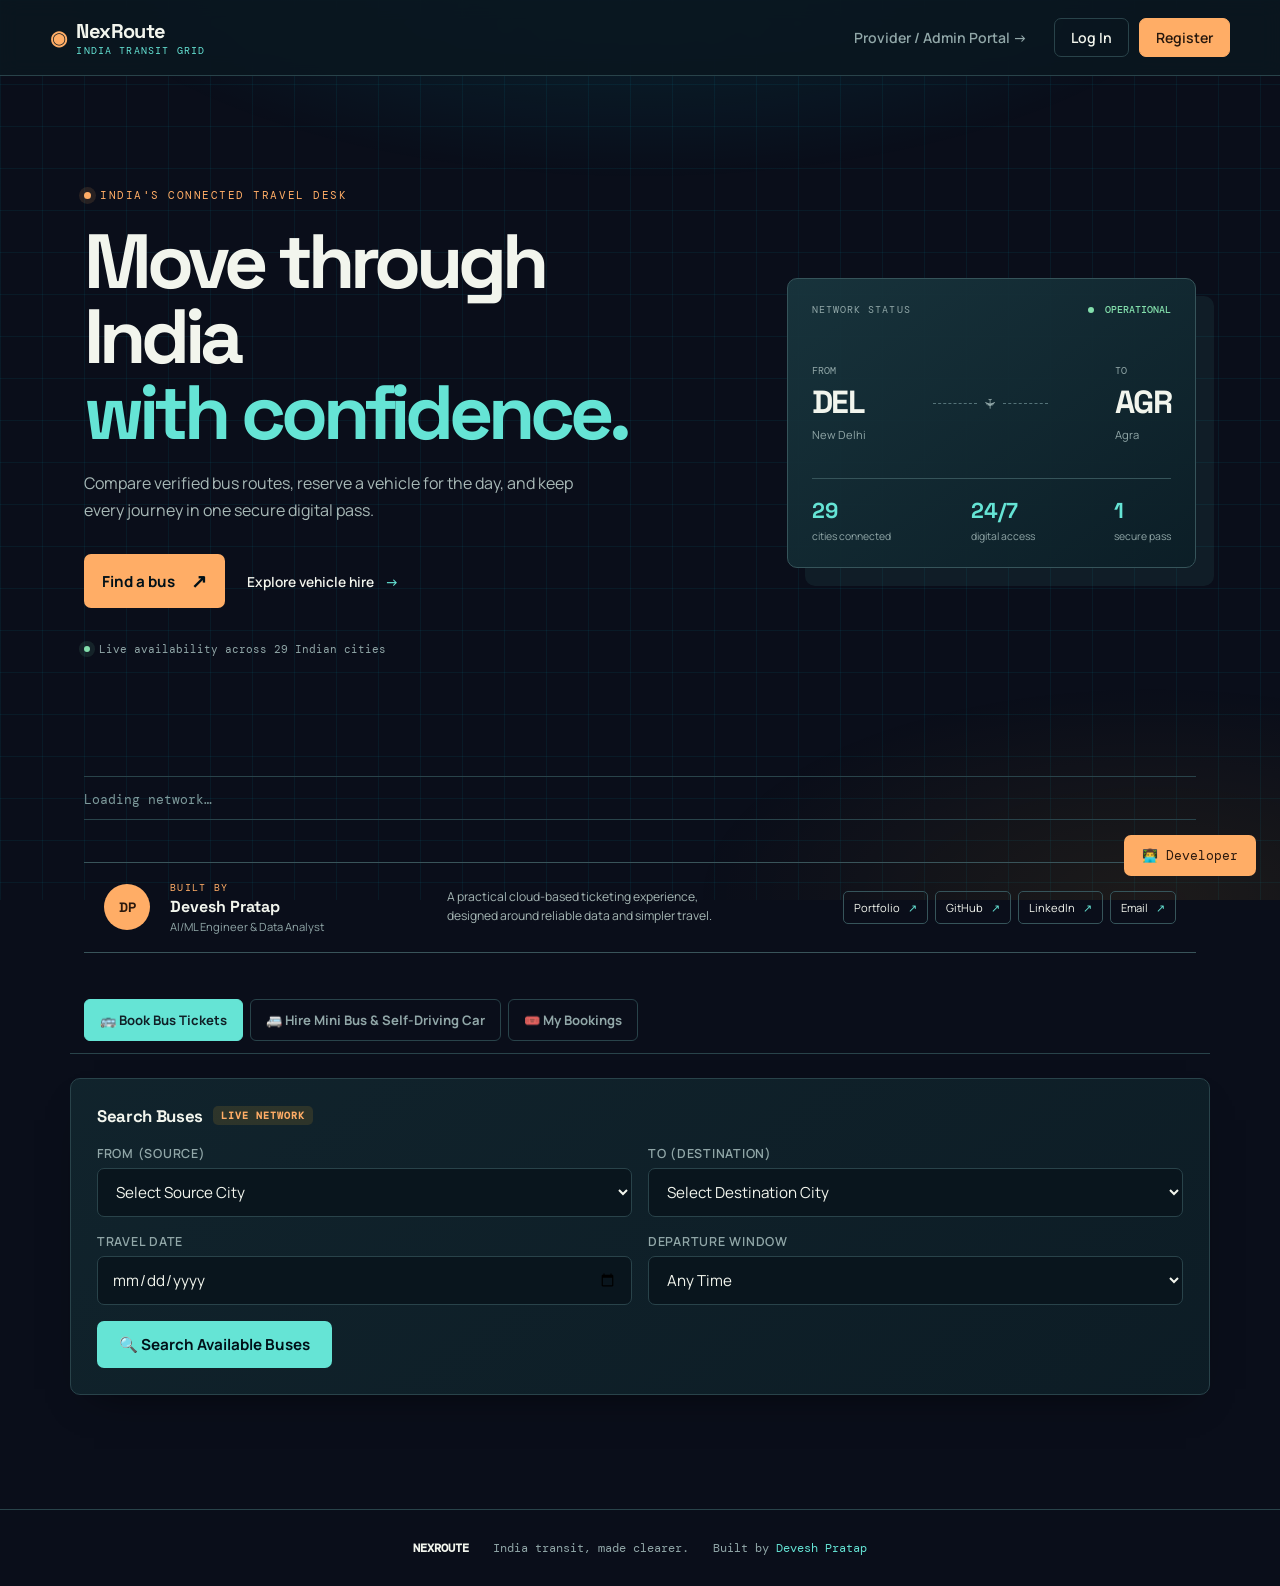
==== commit 35ceea48: "redesigned website" ====
--- a/index.html
+++ b/index.html
@@ -3,7 +3,7 @@
 <head>
 <meta charset="UTF-8">
 <meta name="viewport" content="width=device-width, initial-scale=1.0">
-<title>NexRoute — Futuristic Indian Transit Network</title>
+<title>NexRoute — Book India, Better</title>
 <link rel="stylesheet" href="/static/style.css">
 <link rel="icon" href="/static/favicon.ico" type="image/x-icon">
 </head>
@@ -23,11 +23,43 @@
 
 <main>
     <section class="hero">
-        <div class="eyebrow">Cloud-native · Loss-proof · Real-time</div>
-        <h1>Book buses & hire rides<br>across <span>India</span>, on the grid.</h1>
-        <p>Cryptographic digital passes, server-verified pricing, and on-demand tourist mini-buses & self-driving cars — all in one console.</p>
+        <div class="hero-copy">
+            <div class="eyebrow"><span class="eyebrow-mark"></span> India&apos;s connected travel desk</div>
+            <h1>Move through India<br><span>with confidence.</span></h1>
+            <p>Compare verified bus routes, reserve a vehicle for the day, and keep every journey in one secure digital pass.</p>
+            <div class="hero-actions">
+                <button class="cta" onclick="document.getElementById('search-section').scrollIntoView({behavior:'smooth'})">Find a bus <span>↗</span></button>
+                <button class="hero-link" onclick="document.querySelector('[data-tab=hire-tab]').click(); document.getElementById('hire-tab').scrollIntoView({behavior:'smooth'})">Explore vehicle hire <span>→</span></button>
+            </div>
+            <div class="hero-proof"><span class="proof-dot"></span> Live availability across 29 Indian cities</div>
+        </div>
+        <div class="hero-panel" aria-label="NexRoute service overview">
+            <div class="hero-panel-top"><span>NETWORK STATUS</span><strong><i></i> OPERATIONAL</strong></div>
+            <div class="route-preview">
+                <div><small>FROM</small><strong>DEL</strong><span>New Delhi</span></div>
+                <div class="route-line"><b></b><span>✈</span><b></b></div>
+                <div><small>TO</small><strong>AGR</strong><span>Agra</span></div>
+            </div>
+            <div class="hero-stats">
+                <div><strong>29</strong><span>cities connected</span></div>
+                <div><strong>24/7</strong><span>digital access</span></div>
+                <div><strong>1</strong><span>secure pass</span></div>
+            </div>
+        </div>
         <div class="ticker">
             <div class="ticker-track" id="ticker-track"><span>Loading network…</span></div>
+        </div>
+    </section>
+
+    <section class="developer-banner" aria-label="About the developer">
+        <div class="developer-mark">DP</div>
+        <div class="developer-intro"><span>BUILT BY</span><strong>Devesh Pratap</strong><p>AI/ML Engineer &amp; Data Analyst</p></div>
+        <div class="developer-note">A practical cloud-based ticketing experience, designed around reliable data and simpler travel.</div>
+        <div class="developer-socials">
+            <a href="https://deveshpratap.vercel.app" target="_blank" rel="noopener" aria-label="Open Devesh's portfolio">Portfolio <span>↗</span></a>
+            <a href="https://github.com/dvs2121" target="_blank" rel="noopener" aria-label="Open Devesh's GitHub">GitHub <span>↗</span></a>
+            <a href="https://www.linkedin.com/in/devesh-prajapati-8b906b25a" target="_blank" rel="noopener" aria-label="Open Devesh's LinkedIn">LinkedIn <span>↗</span></a>
+            <a href="mailto:deveshpratap7757@gmail.com" aria-label="Email Devesh">Email <span>↗</span></a>
         </div>
     </section>
 
@@ -182,7 +214,7 @@
     </div>
 </main>
 
-<footer class="site-footer">NexRoute — India Transit Grid · Server-verified pricing · Built for scale</footer>
+<footer class="site-footer"><span>NEXROUTE</span><span>India transit, made clearer.</span><span>Built by <a href="https://deveshpratap.vercel.app" target="_blank" rel="noopener">Devesh Pratap</a></span></footer>
 
 <!-- ===================== AUTH MODAL ===================== -->
 <div class="modal-overlay hidden" id="auth-modal">
@@ -238,16 +270,13 @@
                 <div class="role">ML Engineer · Power BI Developer · Cloud Computing</div>
             </div>
         </div>
-        <p style="color:var(--muted); font-size:0.88rem;">B.Tech CSE (AI & ML), SRIMT Lucknow (AKTU). Built this transit platform's cloud architecture, pricing engine & UI.</p>
+        <p style="color:var(--muted); font-size:0.88rem;">B.Tech CSE (AI & ML), SRIMT Lucknow (AKTU). Building practical data-driven applications with Python, machine learning, SQL and Power BI.</p>
         <div class="dev-links">
             <a class="dev-link" href="https://deveshpratap.vercel.app" target="_blank" rel="noopener">
                 <span class="ico">🌐</span><span><span class="lbl">Portfolio</span><span class="val">deveshpratap.vercel.app</span></span>
             </a>
-            <a class="dev-link" href="mailto:prd247757@gmail.com">
-                <span class="ico">✉️</span><span><span class="lbl">Email</span><span class="val">prd247757@gmail.com</span></span>
-            </a>
-            <a class="dev-link" href="tel:+917348247757">
-                <span class="ico">📞</span><span><span class="lbl">Phone</span><span class="val">+91 73482 47757</span></span>
+            <a class="dev-link" href="mailto:deveshpratap7757@gmail.com">
+                <span class="ico">✉️</span><span><span class="lbl">Email</span><span class="val">deveshpratap7757@gmail.com</span></span>
             </a>
             <a class="dev-link" href="https://github.com/dvs2121" target="_blank" rel="noopener">
                 <span class="ico">🐙</span><span><span class="lbl">GitHub</span><span class="val">github.com/dvs2121</span></span>
@@ -255,11 +284,8 @@
             <a class="dev-link" href="https://www.linkedin.com/in/devesh-prajapati-8b906b25a" target="_blank" rel="noopener">
                 <span class="ico">💼</span><span><span class="lbl">LinkedIn</span><span class="val">devesh-prajapati-8b906b25a</span></span>
             </a>
-            <a class="dev-link" href="https://www.instagram.com/devesh.prajapati_2128" target="_blank" rel="noopener">
-                <span class="ico">📷</span><span><span class="lbl">Instagram</span><span class="val">@devesh.prajapati_2128</span></span>
-            </a>
-            <a class="dev-link" href="https://maps.google.com/?q=Lucknow,Uttar+Pradesh,India" target="_blank" rel="noopener">
-                <span class="ico">📍</span><span><span class="lbl">Location</span><span class="val">Lucknow, Uttar Pradesh, India</span></span>
+            <a class="dev-link" href="https://drive.google.com/drive/folders/162flDRNx4uubC853h2FjRnv_NVHpYInu?usp=drive_link" target="_blank" rel="noopener">
+                <span class="ico">◫</span><span><span class="lbl">Certificates</span><span class="val">Open certificate collection</span></span>
             </a>
         </div>
     </div>
--- a/static/style.css
+++ b/static/style.css
@@ -1,23 +1,24 @@
-@import url('https://fonts.googleapis.com/css2?family=Orbitron:wght@500;700;900&family=Inter:wght@400;500;600;700&family=JetBrains+Mono:wght@400;600&display=swap');
+@import url('https://fonts.googleapis.com/css2?family=DM+Mono:wght@400;500&family=Manrope:wght@400;500;600;700;800&family=Space+Grotesk:wght@500;600;700&display=swap');
 
 :root {
     --bg: #0A0E1A;
     --panel: #121A31;
     --panel-alt: #0F1428;
-    --cyan: #00E5FF;
-    --amber: #FFB020;
-    --green: #00FFA3;
-    --danger: #FF4D6D;
-    --text: #E9EDF6;
-    --muted: #7C89A6;
-    --line: #23304F;
-    --radius: 14px;
-    --font-display: 'Orbitron', sans-serif;
-    --font-body: 'Inter', sans-serif;
-    --font-mono: 'JetBrains Mono', monospace;
+    --cyan: #65e4d5;
+    --amber: #ffad66;
+    --green: #83dfac;
+    --danger: #ff7185;
+    --text: #f2f5ed;
+    --muted: #91a7a8;
+    --line: #29434a;
+    --radius: 12px;
+    --font-display: 'Space Grotesk', sans-serif;
+    --font-body: 'Manrope', sans-serif;
+    --font-mono: 'DM Mono', monospace;
 }
 
 * { box-sizing: border-box; }
+/* ---------- public product refresh ---------- */
 
 html { scroll-behavior: smooth; }
 
@@ -523,4 +524,93 @@
     .ticket-pass .stub-divider::before, .ticket-pass .stub-divider::after { left: 50%; transform: translateX(-50%); }
     .ticket-pass .stub-divider::before { top: -12px; }
     .ticket-pass .stub-divider::after { bottom: -12px; top: auto; }
+}
+
+/* ---------- public product refresh ---------- */
+main { max-width: 1180px; padding-top: 46px; }
+.nav { padding: 18px max(28px, calc((100vw - 1180px) / 2)); background: rgba(11, 23, 32, 0.9); }
+.brand { letter-spacing: -0.03em; }
+.brand .dot { color: var(--amber); text-shadow: none; }
+.brand small { color: var(--cyan); letter-spacing: 0.12em; }
+.nav-btn { border-radius: 7px; }
+.nav-btn.primary { background: var(--amber); border-color: var(--amber); color: #26170d; }
+.nav-btn.primary:hover { box-shadow: 0 0 18px rgba(255, 173, 102, 0.32); }
+.hero { display: grid; grid-template-columns: minmax(0, 1.08fr) minmax(330px, 0.72fr); gap: clamp(36px, 7vw, 96px); text-align: left; padding: 48px 14px 0; }
+.hero-copy { padding: 18px 0 20px; }
+.hero .eyebrow { display: flex; align-items: center; gap: 9px; color: var(--amber); letter-spacing: 0.14em; font-size: 0.68rem; }
+.eyebrow-mark { width: 7px; height: 7px; border-radius: 50%; background: var(--amber); box-shadow: 0 0 0 5px rgba(255, 173, 102, 0.12); }
+.hero h1 { font-size: clamp(2.6rem, 6vw, 5.3rem); letter-spacing: -0.065em; line-height: 0.98; margin: 22px 0 20px; max-width: 680px; }
+.hero h1 span { color: var(--cyan); text-shadow: none; }
+.hero p { max-width: 520px; margin: 0; color: #a8b9b7; font-size: 1rem; line-height: 1.7; }
+.hero-actions { display: flex; align-items: center; gap: 22px; margin-top: 30px; }
+.hero-actions .cta { display: inline-flex; align-items: center; gap: 16px; padding: 14px 18px; border-radius: 7px; background: var(--amber); }
+.hero-actions .cta span { font-size: 1.2rem; }
+.hero-link { background: transparent; border: 0; color: var(--text); font: 600 0.86rem var(--font-body); cursor: pointer; padding: 8px 0; }
+.hero-link span { color: var(--cyan); padding-left: 8px; }
+.hero-proof { display: flex; align-items: center; gap: 9px; margin-top: 34px; color: var(--muted); font: 0.7rem var(--font-mono); }
+.proof-dot { width: 6px; height: 6px; border-radius: 50%; background: var(--green); box-shadow: 0 0 0 5px rgba(131, 223, 172, 0.1); }
+.hero-panel { align-self: center; min-height: 280px; padding: 24px; border: 1px solid #36545a; border-radius: 10px; background: linear-gradient(145deg, rgba(25, 54, 62, 0.94), rgba(12, 31, 39, 0.96)); box-shadow: 18px 18px 0 rgba(101, 228, 213, 0.07); }
+.hero-panel-top, .route-preview, .hero-stats { display: flex; justify-content: space-between; align-items: center; }
+.hero-panel-top { font: 0.65rem var(--font-mono); color: var(--muted); letter-spacing: 0.1em; }
+.hero-panel-top strong { color: var(--green); font-weight: 500; letter-spacing: 0; }
+.hero-panel-top i { display: inline-block; width: 6px; height: 6px; margin-right: 5px; border-radius: 50%; background: var(--green); }
+.route-preview { margin: 48px 0 36px; }
+.route-preview div:not(.route-line) { display: grid; gap: 5px; }
+.route-preview small { color: var(--muted); font: 0.62rem var(--font-mono); }
+.route-preview strong { color: var(--text); font: 700 2rem var(--font-display); letter-spacing: -0.05em; }
+.route-preview span { color: var(--muted); font-size: 0.7rem; }
+.route-line { display: flex; align-items: center; gap: 7px; width: 32%; color: var(--amber); }
+.route-line b { flex: 1; border-top: 1px dashed #557379; }
+.route-line span { font-size: 0.9rem; transform: rotate(90deg); }
+.hero-stats { border-top: 1px solid #36545a; padding-top: 18px; gap: 12px; }
+.hero-stats div { display: grid; gap: 5px; }
+.hero-stats strong { color: var(--cyan); font: 700 1.35rem var(--font-display); }
+.hero-stats span { color: var(--muted); font-size: 0.65rem; }
+.ticker { grid-column: 1 / -1; margin-top: 10px; border-color: #29434a; }
+.ticker-track { color: #7e9a9b; }
+.ticker-track span b { color: var(--amber); }
+.tabs { justify-content: flex-start; margin: 46px 0 24px; gap: 7px; border-bottom: 1px solid var(--line); padding: 0 14px 12px; }
+.tab-btn { border-radius: 6px; background: transparent; padding: 11px 15px; font-size: 0.82rem; }
+.tab-btn.active { color: #102027; background: var(--cyan); box-shadow: none; }
+.card { border-radius: 10px; background: linear-gradient(145deg, rgba(17, 36, 45, 0.98), rgba(13, 29, 38, 0.98)); box-shadow: 0 18px 40px -24px rgba(0,0,0,0.7); }
+.card h2 { font-size: 1.05rem; letter-spacing: -0.02em; }
+button.cta, .btn { border-radius: 7px; background: var(--cyan); }
+input, select, textarea { border-radius: 7px; background: #09151d; }
+.developer-banner { display: grid; grid-template-columns: auto minmax(170px, 0.75fr) minmax(220px, 1.1fr) auto; gap: 20px; align-items: center; margin: 42px 14px 0; padding: 18px 20px; border-top: 1px solid #39545a; border-bottom: 1px solid #39545a; }
+.developer-mark { display: grid; place-items: center; width: 46px; height: 46px; border-radius: 50%; background: var(--amber); color: #2b190e; font: 700 0.85rem var(--font-display); }
+.developer-intro { display: grid; gap: 2px; }
+.developer-intro span { color: var(--amber); font: 0.6rem var(--font-mono); letter-spacing: 0.14em; }
+.developer-intro strong { font: 700 1rem var(--font-display); }
+.developer-intro p { margin: 0; color: var(--muted); font-size: 0.7rem; }
+.developer-note { color: #a5b6b4; font-size: 0.76rem; line-height: 1.55; max-width: 290px; }
+.developer-socials { display: flex; flex-wrap: wrap; justify-content: flex-end; gap: 7px; }
+.developer-socials a { padding: 8px 10px; border: 1px solid #36545a; border-radius: 5px; color: var(--text); text-decoration: none; font-size: 0.7rem; }
+.developer-socials a:hover { border-color: var(--cyan); color: var(--cyan); }
+.developer-socials span { color: var(--cyan); padding-left: 6px; }
+.dev-fab { background: var(--amber); color: #2b190e; border: 0; border-radius: 7px; box-shadow: none; animation: none; }
+footer.site-footer { display: flex; justify-content: center; gap: 24px; flex-wrap: wrap; color: var(--muted); }
+footer.site-footer span:first-child { color: var(--text); font-weight: 700; }
+footer.site-footer a { color: var(--cyan); text-decoration: none; }
+
+@media (max-width: 800px) {
+    .hero { grid-template-columns: 1fr; padding-top: 30px; }
+    .hero-panel { max-width: 580px; width: 100%; }
+    .developer-banner { grid-template-columns: auto 1fr; }
+    .developer-note, .developer-socials { grid-column: 2; }
+    .developer-socials { justify-content: flex-start; }
+}
+
+@media (max-width: 520px) {
+    .nav { padding: 14px 16px; }
+    .nav .ghost { display: none; }
+    .nav-btn { padding: 8px 10px; font-size: 0.75rem; }
+    main { padding: 24px 12px 70px; }
+    .hero { padding: 20px 4px 0; }
+    .hero h1 { font-size: clamp(2.7rem, 14vw, 4rem); }
+    .hero-actions { align-items: flex-start; flex-direction: column; gap: 10px; }
+    .developer-banner { margin: 32px 4px 0; padding: 16px 0; }
+    .developer-note, .developer-socials { grid-column: 1 / -1; }
+    .tabs { padding-left: 0; padding-right: 0; overflow-x: auto; justify-content: flex-start; flex-wrap: nowrap; }
+    .tab-btn { white-space: nowrap; }
+    footer.site-footer { gap: 9px 16px; }
 }
